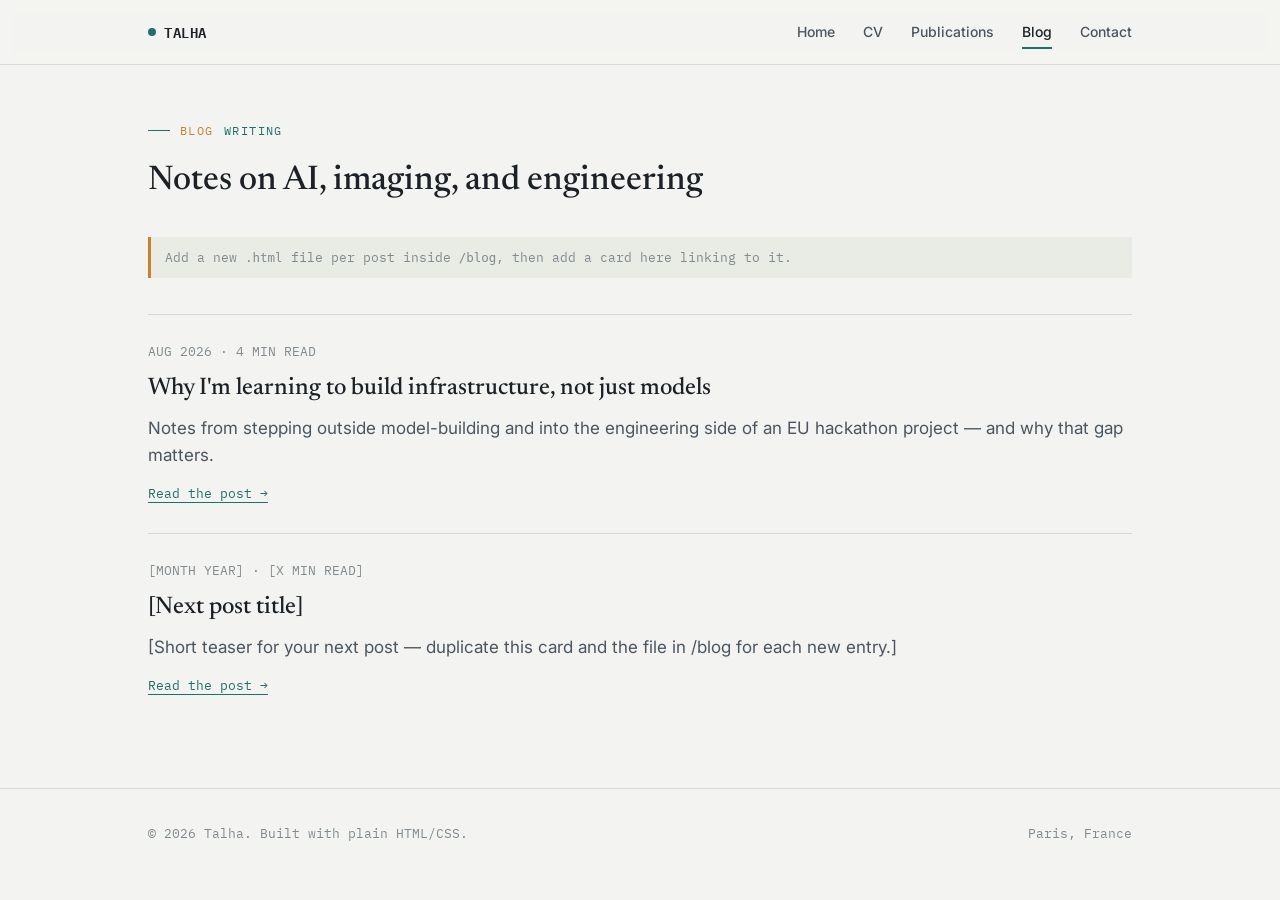
==== blog.html @ 17ba412e "Initial site" ====
<!DOCTYPE html>
<html lang="en">
<head>
<meta charset="UTF-8">
<meta name="viewport" content="width=device-width, initial-scale=1.0">
<title>Blog — Talha</title>
<link rel="preconnect" href="https://fonts.googleapis.com">
<link rel="preconnect" href="https://fonts.gstatic.com" crossorigin>
<link href="https://fonts.googleapis.com/css2?family=Newsreader:ital,wght@0,400;0,500;1,500&family=Inter:wght@400;500;600&family=IBM+Plex+Mono:wght@400;600&display=swap" rel="stylesheet">
<link rel="stylesheet" href="assets/css/style.css">
</head>
<body>

<div class="scan-progress"></div>

<header class="site">
  <div class="wrap">
    <a class="brand" href="index.html"><span class="dot"></span>TALHA</a>
    <nav class="primary">
      <a href="index.html">Home</a>
      <a href="cv.html">CV</a>
      <a href="publications.html">Publications</a>
      <a href="blog.html" class="active">Blog</a>
      <a href="index.html#contact">Contact</a>
    </nav>
    <button class="nav-toggle" aria-label="Toggle menu"><span></span><span></span><span></span></button>
  </div>
</header>

<section style="padding-top:56px;">
  <div class="wrap">
    <div class="slice-label"><span class="n">BLOG</span> Writing</div>
    <h2 class="section-title">Notes on AI, imaging, and engineering</h2>
    <p class="placeholder-note">Add a new <code>.html</code> file per post inside <code>/blog</code>, then add a card here linking to it.</p>

    <div class="post-card">
      <div class="meta">AUG 2026 · 4 MIN READ</div>
      <h3><a href="blog/post-1.html">Why I'm learning to build infrastructure, not just models</a></h3>
      <p>Notes from stepping outside model-building and into the engineering side of an EU hackathon project — and why that gap matters.</p>
      <a class="read" href="blog/post-1.html">Read the post →</a>
    </div>

    <div class="post-card">
      <div class="meta">[MONTH YEAR] · [X MIN READ]</div>
      <h3><a href="#">[Next post title]</a></h3>
      <p>[Short teaser for your next post — duplicate this card and the file in /blog for each new entry.]</p>
      <a class="read" href="#">Read the post →</a>
    </div>
  </div>
</section>

<footer class="site">
  <div class="wrap" style="display:flex; justify-content:space-between; width:100%;">
    <span>© 2026 Talha. Built with plain HTML/CSS.</span>
    <span>Paris, France</span>
  </div>
</footer>

<script src="assets/js/main.js"></script>
</body>
</html>
---- assets/css/style.css ----
/* ============================================================
   TOKENS — "Slice Scanner" system
   Inspired by cross-sectional medical imaging: numbered slices,
   scan lines, contrast-teal highlighting.
   ============================================================ */
:root{
  --paper:      #F3F4F1;
  --paper-2:    #E9EBE5;
  --ink:        #1B2126;
  --ink-soft:   #4B5560;
  --ink-faint:  #808A8F;
  --teal:       #1F6F6B;
  --teal-dark:  #123F3D;
  --teal-glow:  rgba(31,111,107,0.14);
  --amber:      #C9812F;
  --line:       #D6D8D1;
  --paper-rgb:  243,244,241;

  --display: "Newsreader", Georgia, serif;
  --body:    "Inter", -apple-system, sans-serif;
  --mono:    "IBM Plex Mono", ui-monospace, monospace;

  --max: 1040px;
}

*{ box-sizing: border-box; }
html{ scroll-behavior: smooth; }
body{
  margin:0;
  background: var(--paper);
  color: var(--ink);
  font-family: var(--body);
  font-size: 17px;
  line-height: 1.6;
  -webkit-font-smoothing: antialiased;
}

@media (prefers-reduced-motion: reduce){
  html{ scroll-behavior:auto; }
  *{ animation-duration: 0.01ms !important; transition-duration: 0.01ms !important; }
}

a{ color: inherit; }
img{ max-width:100%; display:block; }

.wrap{
  max-width: var(--max);
  margin: 0 auto;
  padding: 0 28px;
}

/* ------------------------------------------------------------
   Scroll progress — the signature scan line
   ------------------------------------------------------------ */
.scan-progress{
  position: fixed;
  top: 0; left: 0;
  height: 3px;
  width: 0%;
  background: linear-gradient(90deg, var(--teal), var(--amber));
  z-index: 200;
  transition: width 0.08s linear;
}

/* ------------------------------------------------------------
   Header / nav
   ------------------------------------------------------------ */
header.site{
  position: sticky;
  top: 0;
  z-index: 100;
  background: rgba(var(--paper-rgb), 0.92);
  backdrop-filter: blur(6px);
  border-bottom: 1px solid var(--line);
}
header.site .wrap{
  display:flex;
  align-items:center;
  justify-content:space-between;
  height: 64px;
}
.brand{
  font-family: var(--mono);
  font-weight: 600;
  font-size: 14px;
  letter-spacing: 0.04em;
  text-decoration:none;
  color: var(--ink);
  display:flex;
  align-items:center;
  gap:8px;
}
.brand .dot{
  width:8px; height:8px; border-radius:50%;
  background: var(--teal);
  display:inline-block;
}
nav.primary{
  display:flex;
  gap: 28px;
}
nav.primary a{
  text-decoration:none;
  font-size: 14px;
  color: var(--ink-soft);
  font-weight: 500;
  position:relative;
  padding: 4px 0;
}
nav.primary a:hover, nav.primary a.active{ color: var(--ink); }
nav.primary a.active::after{
  content:"";
  position:absolute;
  left:0; right:0; bottom:-2px;
  height:2px;
  background: var(--teal);
}
.nav-toggle{ display:none; background:none; border:none; cursor:pointer; padding:8px; }
.nav-toggle span{ display:block; width:22px; height:2px; background:var(--ink); margin:5px 0; }

@media (max-width: 720px){
  nav.primary{
    position:absolute;
    top: 64px; left:0; right:0;
    background: var(--paper);
    border-bottom: 1px solid var(--line);
    flex-direction:column;
    padding: 8px 28px 20px;
    display:none;
  }
  nav.primary.open{ display:flex; }
  .nav-toggle{ display:block; }
}

/* ------------------------------------------------------------
   Slice eyebrow labels — literal to the imaging subject
   ------------------------------------------------------------ */
.slice-label{
  font-family: var(--mono);
  font-size: 12px;
  letter-spacing: 0.12em;
  color: var(--teal);
  display:flex;
  align-items:center;
  gap: 10px;
  margin-bottom: 14px;
  text-transform: uppercase;
}
.slice-label::before{
  content:"";
  width: 22px; height:1px;
  background: var(--teal);
}
.slice-label .n{ color: var(--amber); }

/* ------------------------------------------------------------
   Hero
   ------------------------------------------------------------ */
.hero{
  padding: 88px 0 56px;
  position:relative;
  overflow:hidden;
}
.scan-lines{
  position:absolute;
  inset:0;
  display:flex;
  justify-content:space-between;
  padding: 0 28px;
  pointer-events:none;
  opacity: 0.5;
}
.scan-lines span{
  width:1px;
  background: var(--line);
  animation: rise 1.1s ease-out both;
}
@keyframes rise{
  from{ transform: scaleY(0); transform-origin: top; }
  to{ transform: scaleY(1); transform-origin: top; }
}
.hero-inner{ position:relative; max-width: 760px; }
.hero h1{
  font-family: var(--display);
  font-weight: 500;
  font-size: clamp(40px, 6vw, 64px);
  line-height: 1.05;
  margin: 0 0 18px;
  letter-spacing: -0.01em;
}
.hero h1 em{
  font-style: italic;
  color: var(--teal-dark);
}
.hero .role{
  font-family: var(--mono);
  font-size: 15px;
  color: var(--ink-soft);
  margin-bottom: 22px;
}
.hero p.lede{
  font-size: 19px;
  color: var(--ink-soft);
  max-width: 560px;
  margin: 0 0 30px;
}
.hero-links{
  display:flex;
  flex-wrap:wrap;
  gap: 14px;
}
.pill{
  font-family: var(--mono);
  font-size: 13px;
  padding: 9px 16px;
  border: 1px solid var(--ink);
  border-radius: 999px;
  text-decoration:none;
  color: var(--ink);
  transition: background 0.15s, color 0.15s;
}
.pill:hover{ background: var(--ink); color: var(--paper); }
.pill.solid{
  background: var(--teal);
  border-color: var(--teal);
  color: var(--paper);
}
.pill.solid:hover{ background: var(--teal-dark); border-color: var(--teal-dark); }

/* ------------------------------------------------------------
   Sections / cards
   ------------------------------------------------------------ */
section{ padding: 64px 0; border-top: 1px solid var(--line); }
section:first-of-type{ border-top:none; }
h2.section-title{
  font-family: var(--display);
  font-size: clamp(26px, 3.4vw, 34px);
  font-weight: 500;
  margin: 0 0 28px;
}
.prose p{ color: var(--ink-soft); max-width: 680px; }
.prose p + p{ margin-top: 14px; }

.grid-2{
  display:grid;
  grid-template-columns: 1fr 1fr;
  gap: 22px;
}
@media (max-width: 720px){ .grid-2{ grid-template-columns: 1fr; } }

.card{
  background: var(--paper-2);
  border: 1px solid var(--line);
  border-radius: 6px;
  padding: 24px;
}
.card h3{
  font-family: var(--display);
  font-size: 20px;
  font-weight: 500;
  margin: 0 0 8px;
}
.card .meta{
  font-family: var(--mono);
  font-size: 12px;
  color: var(--ink-faint);
  margin-bottom: 10px;
}
.card p{ color: var(--ink-soft); font-size: 15px; margin: 0 0 12px; }
.card a.more{
  font-family: var(--mono);
  font-size: 13px;
  color: var(--teal);
  text-decoration:none;
  border-bottom: 1px solid var(--teal);
}

/* ------------------------------------------------------------
   CV
   ------------------------------------------------------------ */
.cv-entry{
  display:grid;
  grid-template-columns: 130px 1fr;
  gap: 20px;
  padding: 20px 0;
  border-top: 1px solid var(--line);
}
.cv-entry:first-of-type{ border-top: none; }
.cv-entry .when{
  font-family: var(--mono);
  font-size: 13px;
  color: var(--ink-faint);
  padding-top: 3px;
}
.cv-entry h3{ margin: 0 0 4px; font-family: var(--display); font-size: 19px; font-weight: 500; }
.cv-entry .org{ font-size: 14px; color: var(--teal-dark); font-weight: 600; margin-bottom: 6px; }
.cv-entry p{ margin:0; color: var(--ink-soft); font-size: 15px; }
@media (max-width: 600px){
  .cv-entry{ grid-template-columns: 1fr; gap: 4px; }
}

.skills-tags{ display:flex; flex-wrap:wrap; gap:8px; }
.skills-tags span{
  font-family: var(--mono);
  font-size: 12.5px;
  padding: 6px 12px;
  background: var(--paper-2);
  border: 1px solid var(--line);
  border-radius: 4px;
  color: var(--ink-soft);
}

/* ------------------------------------------------------------
   Publications
   ------------------------------------------------------------ */
.pub{
  padding: 22px 0;
  border-top: 1px solid var(--line);
  display:grid;
  grid-template-columns: 70px 1fr;
  gap: 20px;
}
.pub:first-of-type{ border-top:none; }
.pub .year{
  font-family: var(--mono);
  font-size: 18px;
  color: var(--amber);
  padding-top: 2px;
}
.pub h3{ margin:0 0 6px; font-family: var(--display); font-size: 19px; font-weight: 500; }
.pub .authors{ font-size: 14px; color: var(--ink-soft); margin-bottom: 4px; }
.pub .venue{ font-family: var(--mono); font-size: 12.5px; color: var(--teal-dark); margin-bottom: 10px; }
.pub .links a{ font-family: var(--mono); font-size: 13px; color: var(--teal); text-decoration:none; margin-right: 16px; border-bottom: 1px solid var(--teal); }
@media (max-width: 600px){ .pub{ grid-template-columns: 1fr; } }

.placeholder-note{
  font-family: var(--mono);
  font-size: 12.5px;
  color: var(--ink-faint);
  background: var(--paper-2);
  border-left: 3px solid var(--amber);
  padding: 10px 14px;
  margin-bottom: 36px;
}

/* ------------------------------------------------------------
   Blog
   ------------------------------------------------------------ */
.post-card{
  padding: 26px 0;
  border-top: 1px solid var(--line);
}
.post-card:first-of-type{ border-top:none; }
.post-card .meta{ font-family: var(--mono); font-size: 12.5px; color: var(--ink-faint); margin-bottom: 8px; }
.post-card h3{ font-family: var(--display); font-size: 24px; font-weight: 500; margin: 0 0 8px; }
.post-card h3 a{ text-decoration:none; color: var(--ink); }
.post-card h3 a:hover{ color: var(--teal-dark); }
.post-card p{ color: var(--ink-soft); margin: 0 0 10px; }
.post-card a.read{ font-family: var(--mono); font-size: 13px; color: var(--teal); text-decoration:none; border-bottom: 1px solid var(--teal); }

article.post{ max-width: 700px; }
article.post .meta{ font-family: var(--mono); font-size: 13px; color: var(--ink-faint); margin-bottom: 16px; }
article.post h1{
  font-family: var(--display);
  font-size: clamp(32px, 5vw, 44px);
  font-weight: 500;
  line-height: 1.1;
  margin: 0 0 20px;
}
article.post p{ color: var(--ink-soft); margin: 0 0 18px; font-size: 17px; }
article.post h2{ font-family: var(--display); font-size: 24px; font-weight: 500; margin: 36px 0 14px; color: var(--ink); }
article.post a{ color: var(--teal-dark); }
article.post blockquote{
  border-left: 3px solid var(--teal);
  margin: 24px 0;
  padding: 4px 0 4px 20px;
  color: var(--ink);
  font-style: italic;
}
.back-link{
  display:inline-flex;
  align-items:center;
  gap:6px;
  font-family: var(--mono);
  font-size: 13px;
  color: var(--ink-soft);
  text-decoration:none;
  margin-bottom: 26px;
}
.back-link:hover{ color: var(--teal-dark); }

/* ------------------------------------------------------------
   Contact / footer
   ------------------------------------------------------------ */
.contact-grid{
  display:flex;
  flex-wrap:wrap;
  gap: 14px;
}
footer.site{
  border-top: 1px solid var(--line);
  padding: 34px 0 50px;
  font-family: var(--mono);
  font-size: 12.5px;
  color: var(--ink-faint);
  display:flex;
  justify-content:space-between;
  flex-wrap:wrap;
  gap: 10px;
}
footer.site a{ color: var(--ink-faint); text-decoration:none; }
footer.site a:hover{ color: var(--teal); }
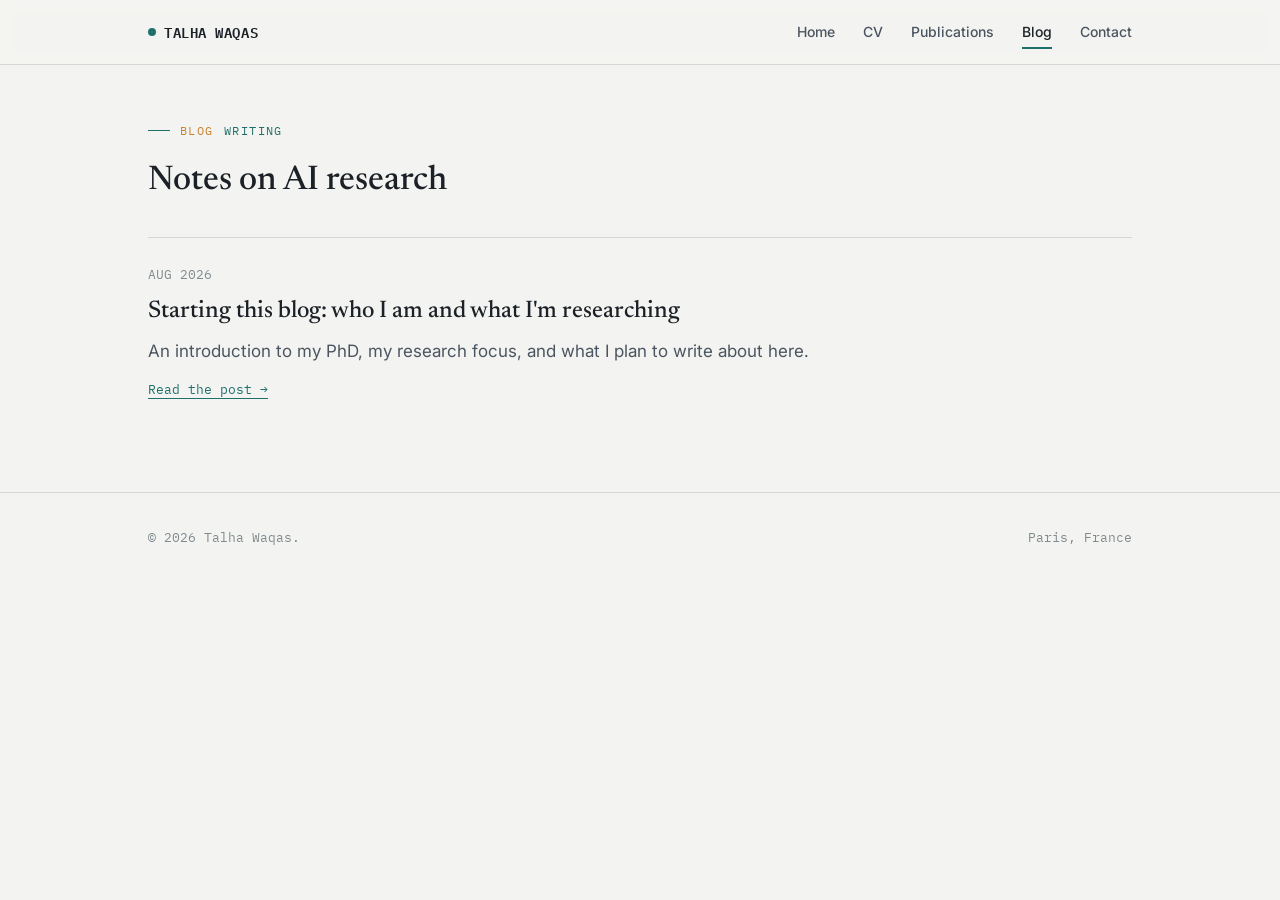
==== commit 820dfe0e: "Update content: real CV, publications, and intro post" ====
--- a/blog.html
+++ b/blog.html
@@ -3,7 +3,7 @@
 <head>
 <meta charset="UTF-8">
 <meta name="viewport" content="width=device-width, initial-scale=1.0">
-<title>Blog — Talha</title>
+<title>Blog | Talha Waqas</title>
 <link rel="preconnect" href="https://fonts.googleapis.com">
 <link rel="preconnect" href="https://fonts.gstatic.com" crossorigin>
 <link href="https://fonts.googleapis.com/css2?family=Newsreader:ital,wght@0,400;0,500;1,500&family=Inter:wght@400;500;600&family=IBM+Plex+Mono:wght@400;600&display=swap" rel="stylesheet">
@@ -15,7 +15,7 @@
 
 <header class="site">
   <div class="wrap">
-    <a class="brand" href="index.html"><span class="dot"></span>TALHA</a>
+    <a class="brand" href="index.html"><span class="dot"></span>TALHA WAQAS</a>
     <nav class="primary">
       <a href="index.html">Home</a>
       <a href="cv.html">CV</a>
@@ -30,28 +30,20 @@
 <section style="padding-top:56px;">
   <div class="wrap">
     <div class="slice-label"><span class="n">BLOG</span> Writing</div>
-    <h2 class="section-title">Notes on AI, imaging, and engineering</h2>
-    <p class="placeholder-note">Add a new <code>.html</code> file per post inside <code>/blog</code>, then add a card here linking to it.</p>
+    <h2 class="section-title">Notes on AI research</h2>
 
     <div class="post-card">
-      <div class="meta">AUG 2026 · 4 MIN READ</div>
-      <h3><a href="blog/post-1.html">Why I'm learning to build infrastructure, not just models</a></h3>
-      <p>Notes from stepping outside model-building and into the engineering side of an EU hackathon project — and why that gap matters.</p>
-      <a class="read" href="blog/post-1.html">Read the post →</a>
-    </div>
-
-    <div class="post-card">
-      <div class="meta">[MONTH YEAR] · [X MIN READ]</div>
-      <h3><a href="#">[Next post title]</a></h3>
-      <p>[Short teaser for your next post — duplicate this card and the file in /blog for each new entry.]</p>
-      <a class="read" href="#">Read the post →</a>
+      <div class="meta">AUG 2026</div>
+      <h3><a href="blog/intro.html">Starting this blog: who I am and what I'm researching</a></h3>
+      <p>An introduction to my PhD, my research focus, and what I plan to write about here.</p>
+      <a class="read" href="blog/intro.html">Read the post →</a>
     </div>
   </div>
 </section>
 
 <footer class="site">
   <div class="wrap" style="display:flex; justify-content:space-between; width:100%;">
-    <span>© 2026 Talha. Built with plain HTML/CSS.</span>
+    <span>© 2026 Talha Waqas.</span>
     <span>Paris, France</span>
   </div>
 </footer>
--- a/assets/css/style.css
+++ b/assets/css/style.css
@@ -1,5 +1,5 @@
 /* ============================================================
-   TOKENS — "Slice Scanner" system
+   TOKENS - "Slice Scanner" system
    Inspired by cross-sectional medical imaging: numbered slices,
    scan lines, contrast-teal highlighting.
    ============================================================ */
@@ -50,7 +50,7 @@
 }
 
 /* ------------------------------------------------------------
-   Scroll progress — the signature scan line
+   Scroll progress - the signature scan line
    ------------------------------------------------------------ */
 .scan-progress{
   position: fixed;
@@ -133,7 +133,7 @@
 }
 
 /* ------------------------------------------------------------
-   Slice eyebrow labels — literal to the imaging subject
+   Slice eyebrow labels - literal to the imaging subject
    ------------------------------------------------------------ */
 .slice-label{
   font-family: var(--mono);
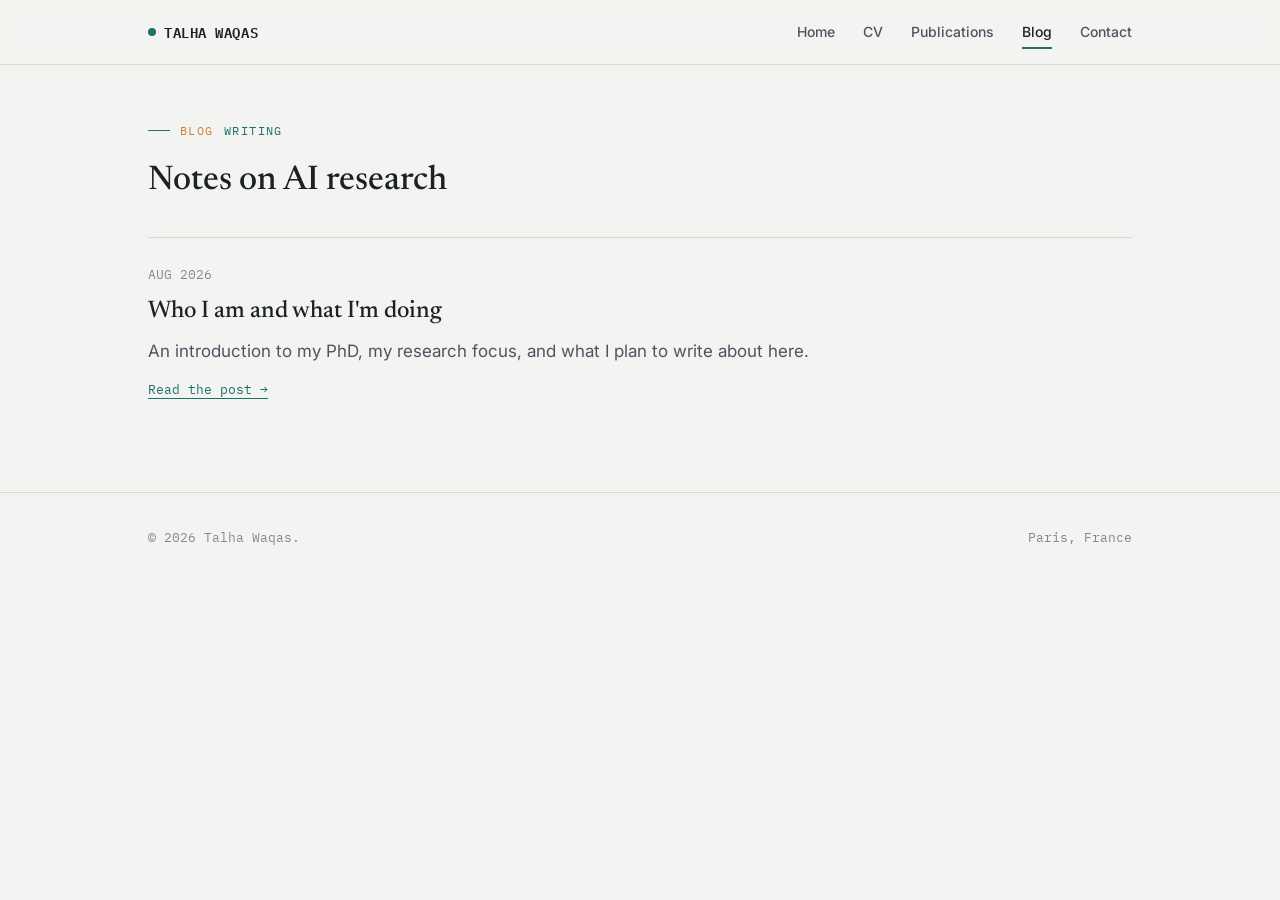
==== commit 69b5b06e: "Rename intro post heading, update closing paragraph" ====
--- a/blog.html
+++ b/blog.html
@@ -34,7 +34,7 @@
 
     <div class="post-card">
       <div class="meta">AUG 2026</div>
-      <h3><a href="blog/intro.html">Starting this blog: who I am and what I'm researching</a></h3>
+      <h3><a href="blog/intro.html">Who I am and what I'm doing</a></h3>
       <p>An introduction to my PhD, my research focus, and what I plan to write about here.</p>
       <a class="read" href="blog/intro.html">Read the post →</a>
     </div>
@@ -51,3 +51,4 @@
 <script src="assets/js/main.js"></script>
 </body>
 </html>
+
